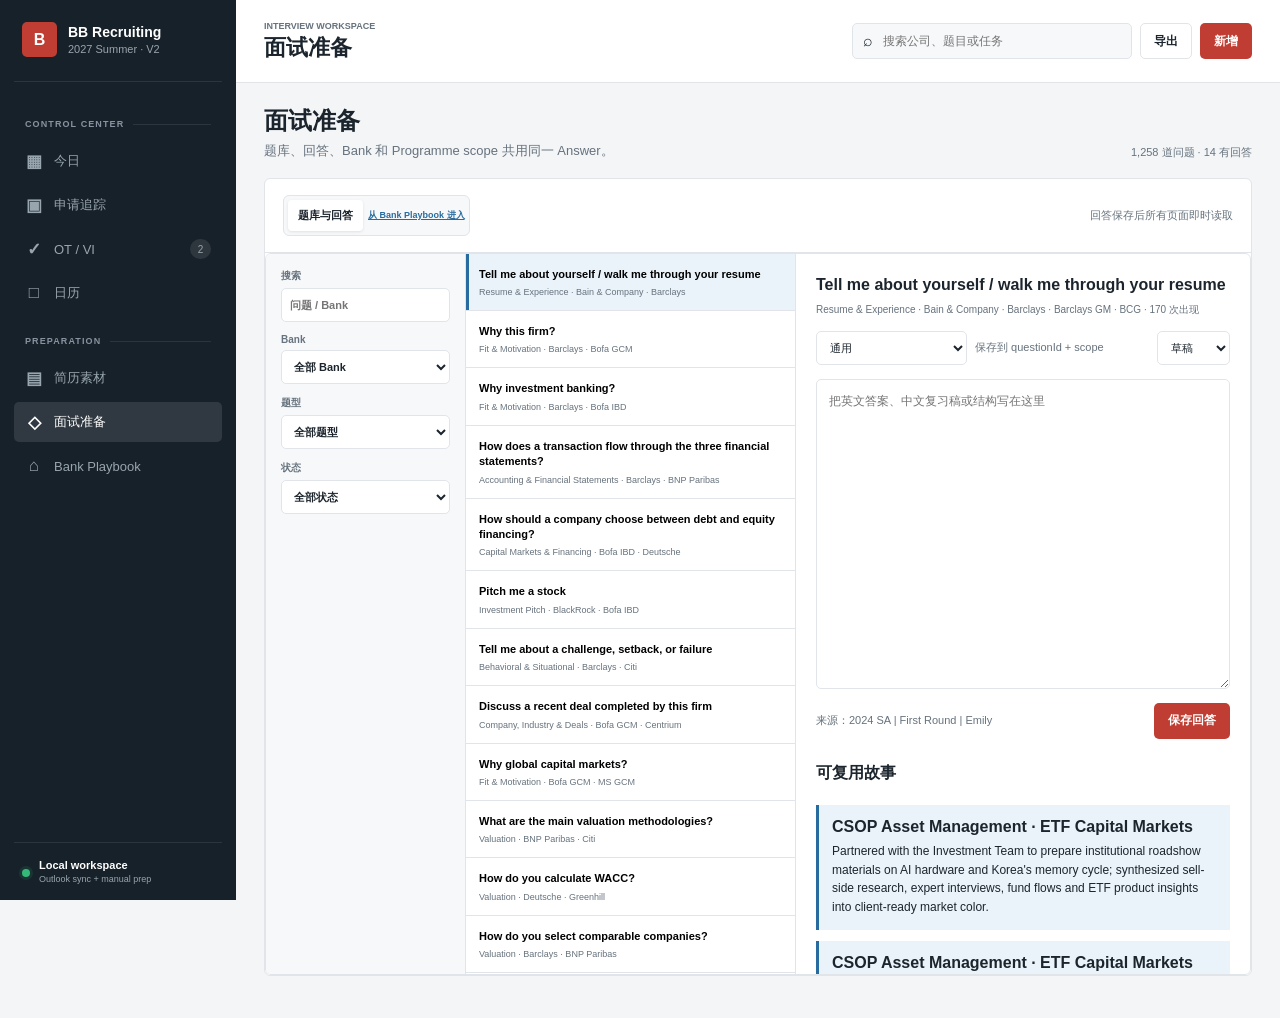
==== prep/interview/index.html @ a3c16044 "Publish BB Recruiting OS with real pages" ====
<!doctype html>
<html lang="zh-Hans"><head><meta charset="UTF-8"><meta name="viewport" content="width=device-width, initial-scale=1"><meta name="color-scheme" content="light"><title>面试准备 · BB Recruiting OS</title><link rel="stylesheet" href="../../shared/styles.css"></head>
<body data-page="interview"><div class="app-shell"><aside class="sidebar" id="sidebar"><div class="brand"><div class="brand-mark">B</div><div><strong>BB Recruiting</strong><span>2027 Summer · V2</span></div></div><nav id="main-nav" aria-label="Main navigation"></nav><div class="sidebar-footer"><div class="sync-state"><span class="sync-dot"></span><div><strong>Local workspace</strong><span>Outlook sync + manual prep</span></div></div><button class="icon-button mobile-only" id="close-sidebar" title="关闭导航">×</button></div></aside><main class="workspace"><header class="topbar"><button class="icon-button mobile-only" id="open-sidebar" title="打开导航">☰</button><div class="page-heading"><p id="page-eyebrow">INTERVIEW WORKSPACE</p><h1 id="page-title">面试准备</h1></div><div class="topbar-actions"><label class="search-field"><span>⌕</span><input id="global-search" placeholder="搜索公司、题目或任务" aria-label="搜索"></label><button class="button secondary" id="export-store" title="导出数据"><span>导出</span></button><button class="button primary" id="add-record" title="新增记录"><span>新增</span></button></div></header><div id="page-content" class="content"><div class="page-loading">加载面试准备…</div></div></main></div><script src="../../sync-data.js"></script><script src="../../prep-data.js"></script><script src="../../data/question-bank-data.js"></script><script src="../../data/ubs-vi-data.js"></script><script type="module" src="../../shared/shell.js"></script></body></html>
---- shared/styles.css ----
:root {
  --bg: #f3f5f7;
  --surface: #ffffff;
  --surface-muted: #f7f8fa;
  --line: #e1e5e9;
  --line-strong: #cbd1d8;
  --text: #1c252d;
  --muted: #66727d;
  --nav: #172129;
  --nav-muted: #98a5ae;
  --red: #bf3d32;
  --red-soft: #fbecea;
  --green: #167552;
  --green-soft: #e7f5ef;
  --amber: #a66412;
  --amber-soft: #fff3de;
  --blue: #286b9e;
  --blue-soft: #eaf3fa;
  --violet: #6955a4;
  --violet-soft: #f0edf9;
  --radius: 6px;
  --shadow: 0 8px 28px rgba(25, 34, 42, .10);
}
* { box-sizing: border-box; }
html, body { margin: 0; min-height: 100%; background: var(--bg); color: var(--text); font-family: Inter, "Noto Sans SC", sans-serif; letter-spacing: 0; }
button, input, select, textarea { font: inherit; letter-spacing: 0; }
button { cursor: pointer; }
.app-shell { display: grid; grid-template-columns: 236px minmax(0, 1fr); min-height: 100vh; }
.sidebar { background: var(--nav); color: #fff; padding: 22px 14px 16px; display: flex; flex-direction: column; position: sticky; top: 0; height: 100vh; z-index: 20; }
.brand { display: flex; gap: 11px; align-items: center; padding: 0 8px 24px; border-bottom: 1px solid rgba(255,255,255,.09); }
.brand-mark { width: 35px; height: 35px; display: grid; place-items: center; background: var(--red); color: #fff; font-weight: 700; border-radius: 5px; }
.brand strong, .brand span { display: block; }
.brand strong { font-size: 14px; }
.brand span { color: var(--nav-muted); font-size: 11px; margin-top: 3px; }
.sidebar nav { display: grid; gap: 4px; padding-top: 18px; }
.nav-button { display: flex; align-items: center; gap: 11px; width: 100%; min-height: 40px; padding: 0 11px; background: transparent; border: 0; color: var(--nav-muted); border-radius: 5px; text-align: left; font-size: 13px; text-decoration: none; cursor: pointer; }
.nav-button:hover { color: #fff; background: rgba(255,255,255,.06); }
.nav-button.active { color: #fff; background: rgba(255,255,255,.11); }
.nav-button svg { width: 17px; height: 17px; }
.nav-button .count { margin-left: auto; min-width: 21px; height: 20px; padding: 0 6px; display: grid; place-items: center; background: rgba(255,255,255,.1); border-radius: 10px; font-size: 10px; }
.nav-button.active .count { background: var(--red); }
.nav-button.prep-link svg:last-child { width: 13px; height: 13px; margin-left: auto; opacity: .55; }
.nav-divider { display: flex; align-items: center; gap: 9px; margin: 19px 11px 8px; color: #8793a0; font-size: 9px; font-weight: 700; letter-spacing: 1.1px; }
.nav-divider::after { content: ""; flex: 1; height: 1px; background: rgba(255,255,255,.09); }
.sidebar-footer { margin-top: auto; padding: 16px 8px 0; border-top: 1px solid rgba(255,255,255,.09); display: flex; align-items: center; }
.sync-state { display: flex; gap: 9px; align-items: center; }
.sync-state strong, .sync-state span { display: block; }
.sync-state strong { font-size: 11px; font-weight: 600; }
.sync-state span { max-width: 155px; font-size: 9px; color: var(--nav-muted); margin-top: 3px; white-space: nowrap; overflow: hidden; text-overflow: ellipsis; }
.sync-dot { width: 8px; height: 8px; background: #35b978; border-radius: 50%; box-shadow: 0 0 0 3px rgba(53,185,120,.12); }
.workspace { min-width: 0; }
.topbar { height: 83px; padding: 0 28px; background: var(--surface); border-bottom: 1px solid var(--line); display: flex; align-items: center; gap: 16px; position: sticky; top: 0; z-index: 10; }
.page-heading { min-width: 175px; }
.page-heading p, .eyebrow { margin: 0 0 4px; color: var(--muted); font-size: 9px; font-weight: 700; text-transform: uppercase; }
.page-heading h1 { margin: 0; font-size: 22px; line-height: 1.15; }
.topbar-actions { display: flex; align-items: center; gap: 8px; margin-left: auto; }
.search-field { width: min(280px, 24vw); height: 36px; display: flex; align-items: center; gap: 8px; padding: 0 10px; background: var(--surface-muted); border: 1px solid var(--line); border-radius: 5px; }
.search-field svg { width: 15px; color: var(--muted); }
.search-field input { width: 100%; border: 0; outline: 0; background: transparent; font-size: 12px; color: var(--text); }
.button, .icon-button { border: 1px solid transparent; border-radius: 5px; display: inline-flex; align-items: center; justify-content: center; gap: 7px; font-weight: 600; }
.button { min-height: 36px; padding: 0 13px; font-size: 12px; }
.button svg, .icon-button svg { width: 15px; height: 15px; }
.button.primary { background: var(--red); color: #fff; }
.button.primary:hover { background: #a9342c; }
.button.secondary { background: #fff; border-color: var(--line); color: var(--text); }
.button.secondary:hover { border-color: var(--line-strong); background: var(--surface-muted); }
.icon-button { width: 34px; height: 34px; background: transparent; color: inherit; }
.icon-button:hover { background: rgba(128,128,128,.1); }
.content { padding: 24px 28px 42px; max-width: 1800px; margin: 0 auto; }
.section-title { display: flex; justify-content: space-between; align-items: flex-end; gap: 16px; margin: 24px 0 10px; }
.section-title:first-child { margin-top: 0; }
.section-title h2 { margin: 0; font-size: 15px; }
.section-title p { margin: 4px 0 0; color: var(--muted); font-size: 11px; }
.metric-grid { display: grid; grid-template-columns: repeat(6, minmax(0, 1fr)); border: 1px solid var(--line); background: var(--surface); border-radius: var(--radius); overflow: hidden; }
.metric { padding: 15px 16px; min-width: 0; border-right: 1px solid var(--line); }
.metric:last-child { border-right: 0; }
.metric-label { display: flex; align-items: center; gap: 6px; color: var(--muted); font-size: 10px; }
.metric-label svg { width: 13px; }
.metric-value { margin-top: 8px; font-size: 22px; font-weight: 700; }
.metric-note { margin-top: 3px; color: var(--muted); font-size: 9px; white-space: nowrap; overflow: hidden; text-overflow: ellipsis; }
.dashboard-grid { display: grid; grid-template-columns: minmax(0, 1.6fr) minmax(280px, .7fr); gap: 18px; align-items: start; }
.calendar-dashboard { display: grid; grid-template-columns: minmax(760px, 1fr) 300px; gap: 18px; align-items: stretch; }
.calendar-panel, .agenda-panel { min-height: 720px; }
.calendar-header { height: 86px; padding: 17px 20px; border-bottom: 1px solid var(--line); display: flex; align-items: center; justify-content: space-between; gap: 12px; }
.calendar-header .eyebrow, .agenda-panel .eyebrow { font-size: 11px; }
.calendar-header h3 { margin: 0; font-size: 22px; }
.calendar-controls { display: flex; align-items: center; gap: 3px; }
.calendar-today { height: 40px; padding: 0 14px; border: 1px solid var(--line); border-radius: 4px; background: #fff; color: var(--text); font-size: 13px; font-weight: 600; }
.calendar-weekdays, .calendar-grid { display: grid; grid-template-columns: repeat(7, minmax(0, 1fr)); }
.calendar-weekdays { height: 46px; border-bottom: 1px solid var(--line); background: var(--surface-muted); }
.calendar-weekdays span { display: grid; place-items: center; color: var(--muted); font-size: 13px; font-weight: 700; }
.calendar-grid { padding: 8px; }
.calendar-day { position: relative; min-width: 0; min-height: 92px; padding: 10px; border: 1px solid transparent; border-radius: 5px; background: transparent; color: var(--text); text-align: left; }
.calendar-day:hover { background: var(--surface-muted); }
.calendar-day.outside { color: #b1b9c0; }
.calendar-day.selected { border-color: var(--blue); background: var(--blue-soft); }
.calendar-day.today .day-number { background: var(--nav); color: #fff; }
.day-number { width: 32px; height: 32px; display: grid; place-items: center; border-radius: 50%; font-size: 15px; font-weight: 700; }
.event-dots { min-height: 10px; margin-top: 7px; display: flex; align-items: center; gap: 4px; }
.event-preview { display: -webkit-box; margin-top: 4px; color: #394955; font-size: 13px; font-weight: 650; line-height: 1.25; white-space: normal; overflow: hidden; -webkit-box-orient: vertical; -webkit-line-clamp: 2; }
.event-dot { width: 6px; height: 6px; display: inline-block; border-radius: 50%; background: var(--blue); flex: 0 0 auto; }
.event-dot.cat-vi, .category-tag.cat-vi { background: var(--violet); }
.event-dot.cat-ot, .category-tag.cat-ot { background: var(--red); }
.event-dot.cat-resume, .category-tag.cat-resume { background: var(--green); }
.event-dot.cat-project, .category-tag.cat-project { background: var(--blue); }
.event-dot.cat-behavioural, .category-tag.cat-behavioural { background: var(--amber); }
.event-dot.cat-application, .category-tag.cat-application { background: #4f6574; }
.event-dot.hard { width: 7px; height: 7px; background: var(--red); box-shadow: 0 0 0 2px var(--red-soft); }
.calendar-day small { position: absolute; right: 7px; bottom: 7px; color: var(--muted); font-size: 8px; }
.calendar-legend { min-height: 50px; padding: 10px 17px; border-top: 1px solid var(--line); display: flex; align-items: center; flex-wrap: wrap; gap: 16px; }
.calendar-legend span { display: inline-flex; align-items: center; gap: 6px; color: var(--muted); font-size: 12px; }
.agenda-panel .panel-header { min-height: 86px; padding: 16px 18px; }
.agenda-panel .panel-header h3 { margin: 4px 0 0; font-size: 18px; }
.agenda-list { display: grid; }
.agenda-entry { display: grid; grid-template-columns: 62px minmax(0,1fr) auto; gap: 14px; align-items: start; padding: 18px; border-bottom: 1px solid var(--line); }
.agenda-entry:last-child { border-bottom: 0; }
.agenda-entry.done { opacity: .55; }
.agenda-time strong { display: block; font-size: 14px; }
.category-tag { display: inline-block; margin-top: 7px; padding: 4px 7px; border-radius: 3px; background: var(--blue); color: #fff; font-size: 10px; font-weight: 700; }
.agenda-copy { min-width: 0; }
.agenda-copy > div { display: flex; align-items: center; flex-wrap: wrap; gap: 5px; }
.agenda-copy strong { font-size: 16px; line-height: 1.4; }
.agenda-copy p { margin: 7px 0 0; color: var(--muted); font-size: 13px; line-height: 1.45; }
.agenda-check { width: 25px; height: 25px; display: grid; place-items: center; border: 0; background: transparent; color: var(--line-strong); }
.agenda-check:hover { color: var(--green); }
.agenda-check svg { width: 19px; height: 19px; }
.agenda-done { display: inline-flex; align-items: center; gap: 4px; color: var(--green); font-size: 8px; font-weight: 700; }
.agenda-done svg { width: 12px; }
.agenda-copy .task-confirm { align-items: flex-start; flex-wrap: wrap; }
.progress-band { display: grid; grid-template-columns: repeat(4, minmax(0,1fr)); gap: 18px; padding: 5px 15px 15px; background: var(--surface); border: 1px solid var(--line); border-radius: var(--radius); }
.panel { background: var(--surface); border: 1px solid var(--line); border-radius: var(--radius); overflow: hidden; }
.panel-header { min-height: 48px; padding: 11px 14px; border-bottom: 1px solid var(--line); display: flex; justify-content: space-between; align-items: center; gap: 12px; }
.panel-header h3 { margin: 0; font-size: 12px; }
.panel-header span { color: var(--muted); font-size: 10px; }
.task-list { display: grid; }
.task-row { display: grid; grid-template-columns: 30px minmax(0,1fr) auto; gap: 10px; align-items: center; min-height: 67px; padding: 10px 14px; border-bottom: 1px solid var(--line); }
.task-row:last-child { border-bottom: 0; }
.task-row.completed { opacity: .55; }
.task-check { width: 22px; height: 22px; border: 1px solid var(--line-strong); border-radius: 50%; background: #fff; color: transparent; display: grid; place-items: center; }
.task-check:hover { border-color: var(--green); color: var(--green); }
.task-check.checked { color: #fff; border-color: var(--green); background: var(--green); }
.task-check svg { width: 13px; }
.task-main { min-width: 0; }
.task-main strong { display: block; font-size: 12px; margin-bottom: 4px; }
.task-main p { margin: 0; color: var(--muted); font-size: 10px; white-space: nowrap; overflow: hidden; text-overflow: ellipsis; }
.task-confirm { display: flex; align-items: center; gap: 7px; margin-top: 9px; padding-top: 8px; border-top: 1px solid var(--line); }
.task-confirm span { margin-right: auto; color: var(--text); font-size: 9px; font-weight: 600; }
.task-confirm button { min-height: 27px; padding: 0 9px; border: 1px solid var(--line); border-radius: 4px; background: #fff; color: var(--text); font-size: 9px; font-weight: 600; }
.task-confirm button.confirm { display: inline-flex; align-items: center; gap: 5px; border-color: var(--green); background: var(--green); color: #fff; }
.task-confirm button svg { width: 12px; height: 12px; }
.task-row.confirming { background: #fbfcfd; }
.task-meta { text-align: right; }
.task-meta time { display: block; font-size: 10px; font-weight: 600; }
.task-meta span { display: block; color: var(--muted); font-size: 9px; margin-top: 4px; }
.tone-danger time { color: var(--red); }
.tone-warning time { color: var(--amber); }
.tone-normal time { color: var(--blue); }
.progress-list { padding: 4px 14px 14px; }
.progress-item { padding-top: 13px; }
.progress-head { display: flex; justify-content: space-between; gap: 12px; font-size: 10px; }
.progress-head strong { font-weight: 600; }
.progress-head span { color: var(--muted); }
.progress-track { height: 6px; margin-top: 8px; background: #e9edf0; border-radius: 3px; overflow: hidden; }
.progress-fill { height: 100%; background: var(--green); border-radius: 3px; }
.progress-item:nth-child(2) .progress-fill { background: var(--blue); }
.progress-item:nth-child(3) .progress-fill { background: var(--violet); }
.progress-item:nth-child(4) .progress-fill { background: var(--amber); }
.table-tools { display: flex; gap: 8px; align-items: center; }
.filter-select { height: 32px; border: 1px solid var(--line); border-radius: 5px; background: #fff; color: var(--text); padding: 0 28px 0 9px; font-size: 10px; }
.table-wrap { overflow-x: auto; }
table { width: 100%; border-collapse: collapse; min-width: 840px; }
th { padding: 9px 12px; background: var(--surface-muted); border-bottom: 1px solid var(--line); text-align: left; color: var(--muted); font-size: 9px; text-transform: uppercase; font-weight: 700; }
td { padding: 11px 12px; border-bottom: 1px solid var(--line); font-size: 10px; vertical-align: middle; }
tbody tr:last-child td { border-bottom: 0; }
tbody tr:hover { background: #fbfcfd; }
.company-cell { display: flex; align-items: center; gap: 9px; min-width: 138px; }
.company-cell img, .company-fallback { width: 27px; height: 27px; border-radius: 5px; border: 1px solid var(--line); object-fit: contain; background: #fff; }
.company-fallback { display: grid; place-items: center; font-weight: 700; color: var(--blue); }
.company-cell strong, .company-cell span { display: block; }
.company-cell strong { font-size: 12px; }
.company-cell span { color: var(--muted); font-size: 9px; margin-top: 3px; }
.role-cell { max-width: 280px; }
.role-cell strong { display: block; font-size: 12px; line-height: 1.4; }
.role-cell span { color: var(--muted); font-size: 9px; }
.status-select { max-width: 125px; border: 0; outline: 0; font-size: 9px; font-weight: 600; border-radius: 10px; padding: 5px 22px 5px 8px; }
.status-applied { background: var(--blue-soft); color: var(--blue); }
.status-pending { background: var(--amber-soft); color: var(--amber); }
.status-completed { background: var(--green-soft); color: var(--green); }
.status-wishlist { background: var(--violet-soft); color: var(--violet); }
.status-rejected { background: var(--red-soft); color: var(--red); }
.pill { display: inline-flex; align-items: center; gap: 5px; border-radius: 10px; padding: 4px 7px; font-size: 9px; font-weight: 600; }
.pill.danger { background: var(--red-soft); color: var(--red); }
.pill.warning { background: var(--amber-soft); color: var(--amber); }
.pill.success { background: var(--green-soft); color: var(--green); }
.pill.neutral { background: #edf0f2; color: #55616b; }
.link-button { color: var(--blue); background: transparent; border: 0; padding: 0; font-size: 9px; font-weight: 600; display: inline-flex; align-items: center; gap: 4px; }
.link-button svg { width: 12px; }
.pipeline-flow-wrap { overflow-x: auto; padding: 2px 0 8px; }
.pipeline-title h2 { font-size: 20px; }
.pipeline-title p { font-size: 14px; }
.pipeline-flow { min-width: 1616px; display: flex; align-items: stretch; }
.pipeline-stage { display: flex; align-items: stretch; flex: 1 0 0; min-width: 0; }
.pipeline-node { width: 200px; min-height: 225px; flex: 1 0 200px; border: 1px solid var(--line); border-top: 4px solid var(--blue); border-radius: var(--radius); background: var(--surface); overflow: hidden; }
.pipeline-stage:nth-child(1) .pipeline-node { border-top-color: var(--violet); }
.pipeline-stage:nth-child(4) .pipeline-node { border-top-color: var(--red); }
.pipeline-stage:nth-child(5) .pipeline-node { border-top-color: var(--amber); }
.pipeline-stage:nth-child(6) .pipeline-node { border-top-color: var(--green); }
.pipeline-stage:nth-child(7) .pipeline-node { border-top-color: #4f6574; }
.pipeline-node-head { height: 64px; padding: 0 15px; display: flex; align-items: center; gap: 10px; border-bottom: 1px solid var(--line); }
.pipeline-node-head svg { width: 18px; height: 18px; color: var(--muted); }
.pipeline-node-head span { font-size: 15px; font-weight: 700; }
.pipeline-node-head strong { margin-left: auto; font-size: 26px; }
.pipeline-apps { padding: 11px; display: grid; gap: 7px; }
.pipeline-apps span { display: -webkit-box; max-width: 100%; min-height: 38px; padding: 9px 10px; border-radius: 4px; background: var(--surface-muted); color: #34434e; font-size: 13px; font-weight: 600; line-height: 1.3; white-space: normal; overflow: hidden; -webkit-box-orient: vertical; -webkit-line-clamp: 2; }
.pipeline-apps em, .pipeline-apps small { color: var(--muted); font-size: 13px; font-style: normal; text-align: center; padding: 18px 0; }
.pipeline-apps small { padding: 2px 0; }
.pipeline-arrow { width: 36px; flex: 0 0 36px; display: grid; place-items: center; color: var(--line-strong); }
.pipeline-arrow svg { width: 20px; }
.kanban { display: grid; grid-template-columns: repeat(3, minmax(0, 1fr)); gap: 12px; }
.kanban-column { min-width: 0; }
.kanban-heading { display: flex; justify-content: space-between; align-items: center; margin-bottom: 8px; font-size: 11px; font-weight: 600; }
.kanban-heading span { color: var(--muted); font-size: 9px; }
.kanban-items { display: grid; gap: 8px; }
.item-card { background: var(--surface); border: 1px solid var(--line); border-radius: var(--radius); padding: 13px; }
.item-card:hover { border-color: var(--line-strong); }
.item-card-top { display: flex; align-items: flex-start; justify-content: space-between; gap: 10px; }
.item-card h3 { margin: 0; font-size: 11px; line-height: 1.4; }
.item-card p { margin: 6px 0 0; color: var(--muted); font-size: 9px; line-height: 1.5; }
.item-card-footer { margin-top: 12px; padding-top: 10px; border-top: 1px solid var(--line); display: flex; justify-content: space-between; align-items: center; }
.item-card-footer span { color: var(--muted); font-size: 9px; }
.module-grid { display: grid; grid-template-columns: minmax(0, 1.3fr) minmax(280px, .7fr); gap: 18px; align-items: start; }
.check-list { display: grid; }
.check-row { min-height: 48px; display: flex; align-items: center; gap: 10px; padding: 8px 14px; border-bottom: 1px solid var(--line); font-size: 10px; }
.check-row:last-child { border-bottom: 0; }
.check-row input { accent-color: var(--green); }
.check-row span { margin-left: auto; color: var(--muted); font-size: 9px; }
.version-block { padding: 16px; }
.version-block h3 { margin: 4px 0; font-size: 17px; }
.version-block p { margin: 0; color: var(--muted); font-size: 10px; line-height: 1.6; }
.version-meta { display: grid; grid-template-columns: repeat(2, 1fr); gap: 1px; background: var(--line); margin-top: 16px; border: 1px solid var(--line); }
.version-meta div { background: #fff; padding: 10px; }
.version-meta span, .version-meta strong { display: block; }
.version-meta span { color: var(--muted); font-size: 8px; text-transform: uppercase; }
.version-meta strong { margin-top: 4px; font-size: 10px; }
.project-grid { display: grid; grid-template-columns: repeat(2, minmax(0,1fr)); gap: 12px; }
.project-card { background: var(--surface); border: 1px solid var(--line); border-radius: var(--radius); padding: 15px; }
.project-card-head { display: flex; justify-content: space-between; gap: 12px; }
.project-card h3 { margin: 0; font-size: 12px; }
.project-card p { color: var(--muted); font-size: 9px; line-height: 1.55; }
.milestones { display: flex; flex-wrap: wrap; gap: 5px; margin-top: 12px; }
.milestone { border: 1px solid var(--line); background: #fff; border-radius: 4px; padding: 5px 7px; color: var(--muted); font-size: 8px; }
.milestone.done { background: var(--green-soft); border-color: #c8e8da; color: var(--green); }
.behavior-grid { display: grid; grid-template-columns: repeat(2, minmax(0,1fr)); gap: 10px; }
.behavior-row { background: #fff; border: 1px solid var(--line); border-radius: var(--radius); padding: 12px; display: grid; grid-template-columns: minmax(0,1fr) 130px; align-items: center; gap: 12px; }
.behavior-row strong { display: block; font-size: 10px; }
.behavior-row span { display: block; color: var(--muted); font-size: 8px; margin-top: 4px; }
.empty-state { padding: 42px 24px; text-align: center; color: var(--muted); }
.empty-state svg { width: 30px; height: 30px; margin-bottom: 8px; }
.empty-state h3 { margin: 0; color: var(--text); font-size: 13px; }
.empty-state p { font-size: 10px; }

/* Integrated preparation workspace */
.prep-toolbar { min-height: 54px; display: flex; align-items: center; gap: 12px; margin-bottom: 16px; padding: 8px 10px; border: 1px solid var(--line); border-radius: var(--radius); background: var(--surface); }
.segmented-control { display: inline-flex; align-items: center; gap: 2px; padding: 3px; border-radius: 5px; background: #edf0f2; }
.segmented-control button { min-height: 34px; padding: 0 12px; border: 0; border-radius: 4px; background: transparent; color: var(--muted); font-size: 12px; font-weight: 650; }
.segmented-control button.active { background: #fff; color: var(--text); box-shadow: 0 1px 3px rgba(20,30,38,.12); }
.segmented-control button span { margin-left: 4px; color: var(--red); }
.language-control { margin-left: auto; }
.prep-statline { margin-left: auto; color: var(--muted); font-size: 12px; }
.prep-statline strong { color: var(--text); font-size: 14px; }
.material-summary { min-height: 128px; display: flex; align-items: center; justify-content: space-between; gap: 24px; padding: 22px 24px; border: 1px solid var(--line); border-left: 4px solid var(--red); border-radius: var(--radius); background: var(--surface); }
.material-summary h2 { margin: 3px 0 8px; font-size: 24px; }
.material-summary p { margin: 0; color: var(--muted); font-size: 13px; line-height: 1.6; }
.material-metrics { display: flex; align-items: stretch; gap: 1px; border: 1px solid var(--line); background: var(--line); }
.material-metrics > * { min-width: 118px; padding: 11px 13px; background: #fff; color: var(--muted); font-size: 11px; text-decoration: none; }
.material-metrics strong { display: block; margin-bottom: 4px; color: var(--text); font-size: 17px; }
.material-metrics a { display: flex; align-items: center; justify-content: center; gap: 6px; color: var(--blue); font-weight: 700; }
.material-metrics svg { width: 14px; }
.material-layout { display: grid; grid-template-columns: 250px minmax(0,1fr); gap: 18px; margin-top: 18px; align-items: start; }
.experience-rail { position: sticky; top: 101px; display: grid; gap: 6px; }
.experience-link { width: 100%; min-height: 92px; padding: 14px; border: 1px solid var(--line); border-left: 3px solid transparent; border-radius: var(--radius); background: var(--surface); color: var(--text); text-align: left; }
.experience-link:hover { border-color: var(--line-strong); }
.experience-link.active { border-left-color: var(--red); background: #fffafa; }
.experience-link strong, .experience-link span, .experience-link small { display: block; }
.experience-link strong { font-size: 14px; }
.experience-link span { margin-top: 5px; color: var(--muted); font-size: 11px; line-height: 1.4; }
.experience-link small { margin-top: 8px; color: var(--blue); font-size: 10px; font-weight: 650; }
.experience-detail { min-width: 0; display: grid; gap: 14px; }
.experience-header { min-height: 112px; display: flex; align-items: flex-start; justify-content: space-between; gap: 20px; padding: 22px; border: 1px solid var(--line); border-radius: var(--radius); background: var(--surface); }
.experience-header h2 { margin: 4px 0 6px; font-size: 25px; }
.experience-header p { margin: 0; color: var(--muted); font-size: 13px; }
.source-chip { max-width: 360px; padding: 7px 9px; border-radius: 4px; background: var(--surface-muted); color: var(--muted); font-size: 10px; line-height: 1.45; }
.experience-project { border: 1px solid var(--line); border-radius: var(--radius); background: var(--surface); overflow: hidden; }
.project-heading { padding: 16px 20px; border-bottom: 1px solid var(--line); background: #fafbfc; }
.project-heading span { color: var(--red); font-size: 9px; font-weight: 800; }
.project-heading h3 { margin: 4px 0 0; font-size: 17px; }
.resume-bullet { padding: 20px; border-bottom: 1px solid var(--line); }
.resume-bullet:last-child { border-bottom: 0; }
.resume-bullet-head { display: grid; grid-template-columns: 38px minmax(0,1fr) auto; gap: 12px; align-items: start; }
.resume-bullet-head > span { width: 32px; height: 32px; display: grid; place-items: center; border-radius: 4px; background: var(--nav); color: #fff; font-size: 11px; font-weight: 750; }
.resume-bullet-head p { margin: 0; font-size: 14px; font-weight: 650; line-height: 1.6; }
.resume-bullet-head em { padding: 5px 7px; border-radius: 4px; font-size: 9px; font-style: normal; font-weight: 700; white-space: nowrap; }
.resume-bullet-head em.ready { background: var(--green-soft); color: var(--green); }
.resume-bullet-head em.missing { background: var(--amber-soft); color: var(--amber); }
.story-grid, .followup-answer { display: grid; grid-template-columns: repeat(2,minmax(0,1fr)); gap: 1px; margin-top: 16px; border: 1px solid var(--line); background: var(--line); }
.story-grid section, .followup-answer section { padding: 16px 18px; background: #fff; }
.story-grid h4, .followup-answer h4 { margin: 0 0 8px; color: var(--muted); font-size: 10px; text-transform: uppercase; }
.story-grid p, .followup-answer p { margin: 0; font-size: 13px; line-height: 1.72; }
.language-en .story-zh, .language-zh .story-en { display: none; }
.language-en, .language-zh { grid-template-columns: 1fr; }
.story-missing { margin-top: 15px; padding: 16px; border: 1px dashed var(--line-strong); border-radius: 4px; background: var(--amber-soft); color: #755223; font-size: 12px; line-height: 1.6; }
.followup-section { border: 1px solid var(--line); border-radius: var(--radius); background: var(--surface); overflow: hidden; }
.followup-title { min-height: 76px; display: flex; align-items: center; justify-content: space-between; gap: 16px; padding: 15px 20px; border-bottom: 1px solid var(--line); }
.followup-title h3 { margin: 3px 0 0; font-size: 18px; }
.followup-title > span { color: var(--muted); font-size: 11px; }
.followup-grid { display: grid; }
.followup-card { border-bottom: 1px solid var(--line); }
.followup-card:last-child { border-bottom: 0; }
.followup-card summary { min-height: 58px; display: flex; align-items: center; gap: 12px; padding: 12px 18px; cursor: pointer; font-size: 13px; font-weight: 650; list-style: none; }
.followup-card summary::-webkit-details-marker { display: none; }
.followup-card summary span { color: var(--blue); font-size: 11px; }
.followup-card[open] summary { background: var(--blue-soft); }
.followup-answer { margin: 0 18px 18px; }
.empty-followups { padding: 26px; }
.empty-followups h3 { margin: 0; }
.empty-followups p { color: var(--muted); }
.prep-todo-list { display: grid; gap: 10px; }
.prep-todo { display: grid; grid-template-columns: 50px minmax(0,1fr); gap: 14px; padding: 18px; border: 1px solid var(--line); border-radius: var(--radius); background: var(--surface); }
.prep-todo-index { color: #b6bec5; font-size: 24px; font-weight: 750; }
.prep-todo-head { display: flex; align-items: center; justify-content: space-between; gap: 12px; }
.prep-todo h3 { margin: 0; font-size: 16px; }
.prep-todo-head span { padding: 5px 7px; border-radius: 4px; background: var(--amber-soft); color: var(--amber); font-size: 10px; font-weight: 700; }
.prep-todo p { margin: 8px 0; color: var(--muted); font-size: 12px; line-height: 1.6; }
.prep-todo dl { display: grid; grid-template-columns: repeat(2,minmax(0,1fr)); gap: 10px; margin: 12px 0 0; }
.prep-todo dl div { padding: 11px; background: var(--surface-muted); }
.prep-todo dt { color: var(--muted); font-size: 9px; font-weight: 700; text-transform: uppercase; }
.prep-todo dd { margin: 5px 0 0; font-size: 11px; line-height: 1.55; }
.core-intro { min-height: 130px; display: flex; align-items: center; justify-content: space-between; gap: 20px; padding: 22px 24px; border: 1px solid var(--line); border-radius: var(--radius); background: var(--surface); }
.core-intro h2 { margin: 4px 0 8px; font-size: 23px; }
.core-intro p { margin: 0; color: var(--muted); font-size: 13px; }
.coverage-callout { min-width: 115px; padding: 17px; border-left: 3px solid var(--green); background: var(--green-soft); }
.coverage-callout strong, .coverage-callout span { display: block; }
.coverage-callout strong { font-size: 29px; }
.coverage-callout span { margin-top: 4px; color: var(--green); font-size: 10px; }
.core-answer-grid { display: grid; grid-template-columns: repeat(2,minmax(0,1fr)); gap: 12px; margin-top: 14px; }
.core-answer-card { min-height: 300px; display: flex; flex-direction: column; padding: 18px; border: 1px solid var(--line); border-radius: var(--radius); background: var(--surface); }
.core-answer-meta { display: flex; align-items: center; justify-content: space-between; gap: 10px; }
.core-answer-meta span { color: var(--blue); font-size: 10px; font-weight: 750; text-transform: uppercase; }
.core-answer-meta em { padding: 4px 6px; border-radius: 4px; background: var(--amber-soft); color: var(--amber); font-size: 9px; font-style: normal; }
.core-answer-card h3 { margin: 14px 0 9px; font-size: 16px; line-height: 1.45; }
.core-answer-card p { display: -webkit-box; margin: 0; color: #43515c; font-size: 13px; line-height: 1.7; overflow: hidden; -webkit-box-orient: vertical; -webkit-line-clamp: 7; }
.core-answer-card button { margin-top: auto; align-self: flex-start; display: inline-flex; align-items: center; gap: 5px; padding: 0; border: 0; background: transparent; color: var(--blue); font-size: 11px; font-weight: 700; }
.core-answer-card svg { width: 13px; }
.core-gap { display: flex; justify-content: space-between; gap: 18px; margin-top: 14px; padding: 18px 20px; border: 1px solid #eed7ae; border-radius: var(--radius); background: var(--amber-soft); }
.core-gap h3 { margin: 3px 0 6px; font-size: 16px; }
.core-gap p { margin: 0; color: #715426; font-size: 12px; line-height: 1.6; }
.core-gap > span { color: var(--amber); font-size: 11px; font-weight: 700; white-space: nowrap; }
.technical-layout, .bank-layout { display: grid; grid-template-columns: minmax(0,1.25fr) minmax(340px,.75fr); gap: 18px; align-items: start; }
.technical-cards { display: grid; gap: 10px; }
.technical-cards article { padding: 18px; border: 1px solid var(--line); border-left: 3px solid var(--violet); border-radius: var(--radius); background: var(--surface); }
.technical-cards span { color: var(--violet); font-size: 9px; font-weight: 750; text-transform: uppercase; }
.technical-cards h3 { margin: 7px 0; font-size: 16px; }
.technical-cards p { color: var(--muted); font-size: 12px; line-height: 1.65; }
.technical-cards strong { color: var(--amber); font-size: 11px; }
.category-links { display: grid; gap: 7px; }
.category-links button { min-height: 52px; display: grid; grid-template-columns: minmax(0,1fr) auto 16px; align-items: center; gap: 10px; padding: 0 14px; border: 1px solid var(--line); border-radius: var(--radius); background: #fff; color: var(--text); text-align: left; }
.category-links button:hover { border-color: var(--blue); }
.category-links span { font-size: 12px; font-weight: 650; }
.category-links strong { color: var(--muted); }
.category-links svg { width: 15px; }
.question-workspace { height: calc(100vh - 178px); min-height: 650px; display: grid; grid-template-columns: 220px minmax(330px,.8fr) minmax(420px,1.2fr); border: 1px solid var(--line); border-radius: var(--radius); background: var(--surface); overflow: hidden; }
.question-filters { padding: 16px; border-right: 1px solid var(--line); background: var(--surface-muted); overflow-y: auto; }
.question-filters label, .question-editor > label, .bank-selector { display: grid; gap: 6px; margin-bottom: 13px; color: var(--muted); font-size: 10px; font-weight: 700; }
.question-filters input, .question-filters select, .question-editor select, .bank-selector select { width: 100%; height: 38px; border: 1px solid var(--line); border-radius: 4px; background: #fff; padding: 0 10px; color: var(--text); font-size: 12px; outline: 0; }
.random-question { width: 100%; min-height: 38px; display: inline-flex; align-items: center; justify-content: center; gap: 6px; border: 1px solid var(--line-strong); border-radius: 4px; background: #fff; color: var(--text); font-size: 11px; font-weight: 700; }
.random-question svg { width: 14px; }
.question-list-panel { min-width: 0; display: flex; flex-direction: column; border-right: 1px solid var(--line); }
.question-result-bar { min-height: 49px; display: flex; align-items: center; justify-content: space-between; gap: 10px; padding: 0 14px; border-bottom: 1px solid var(--line); background: #fafbfc; }
.question-result-bar strong { font-size: 12px; }
.question-result-bar span { color: var(--muted); font-size: 9px; }
.integrated-question-list { overflow-y: auto; }
.integrated-question { width: 100%; min-height: 72px; display: grid; grid-template-columns: 8px minmax(0,1fr) auto; gap: 10px; align-items: start; padding: 12px 14px; border: 0; border-bottom: 1px solid var(--line); background: #fff; color: var(--text); text-align: left; }
.integrated-question:hover { background: #f8fafb; }
.integrated-question.active { background: var(--blue-soft); box-shadow: inset 3px 0 var(--blue); }
.integrated-question strong { display: block; font-size: 12px; line-height: 1.45; }
.integrated-question small { display: block; margin-top: 5px; color: var(--muted); font-size: 9px; line-height: 1.35; }
.integrated-question em { padding: 3px 5px; border-radius: 4px; background: #edf0f2; color: var(--muted); font-size: 9px; font-style: normal; }
.question-status { width: 7px; height: 7px; margin-top: 5px; border-radius: 50%; background: #c6ccd1; }
.question-status.draft { background: var(--amber); }
.question-status.ready { background: var(--green); }
.question-editor { min-width: 0; padding: 20px; overflow-y: auto; }
.question-editor-head > span { color: var(--blue); font-size: 10px; font-weight: 750; text-transform: uppercase; }
.question-editor-head > small { float: right; color: var(--muted); font-family: ui-monospace, monospace; font-size: 9px; }
.question-editor-head h2 { margin: 9px 0 12px; font-size: 20px; line-height: 1.4; }
.question-editor-head div { display: flex; flex-wrap: wrap; gap: 5px; margin-bottom: 18px; }
.question-editor-head em { padding: 4px 6px; border-radius: 4px; background: #edf0f2; color: var(--muted); font-size: 9px; font-style: normal; }
.question-editor textarea { width: 100%; min-height: 230px; resize: vertical; border: 1px solid var(--line); border-radius: 4px; padding: 12px; color: var(--text); font-size: 13px; line-height: 1.65; outline: 0; }
.question-editor textarea.notes { min-height: 100px; }
.question-editor textarea:focus, .question-filters input:focus, .question-filters select:focus { border-color: var(--blue); box-shadow: 0 0 0 2px var(--blue-soft); }
.question-variants { margin-top: 20px; padding-top: 16px; border-top: 1px solid var(--line); }
.question-variants h3 { margin: 0 0 10px; font-size: 13px; }
.question-variants h3 span { color: var(--muted); }
.question-variants article { padding: 10px 0; border-bottom: 1px solid var(--line); }
.question-variants article strong, .question-variants article span { display: block; }
.question-variants article strong { font-size: 11px; line-height: 1.45; }
.question-variants article span { margin-top: 4px; color: var(--muted); font-size: 9px; }
.bank-selector { grid-template-columns: auto 230px; align-items: center; margin: 0; }
.bank-hero { min-height: 150px; display: grid; grid-template-columns: minmax(0,1fr) 360px; align-items: center; gap: 28px; padding: 22px 24px; border: 1px solid var(--line); border-top: 4px solid var(--blue); border-radius: var(--radius); background: var(--surface); }
.bank-hero .company-cell { margin-bottom: 13px; }
.bank-hero h2 { margin: 0 0 6px; font-size: 25px; }
.bank-hero p { margin: 0; color: var(--muted); font-size: 13px; }
.bank-readiness { padding: 0 8px 12px; }
.bank-application-list, .bank-vi-list, .bank-question-list { display: grid; gap: 8px; }
.bank-application-list article { display: grid; grid-template-columns: 190px minmax(0,1fr) auto; align-items: center; gap: 14px; padding: 13px; border: 1px solid var(--line); border-radius: var(--radius); background: #fff; }
.bank-application-list article > strong { font-size: 12px; }
.bank-application-list article > span { color: var(--muted); font-size: 10px; }
.bank-vi-list article { padding: 16px; border: 1px solid var(--line); border-radius: var(--radius); background: #fff; }
.bank-vi-list article > span { color: var(--violet); font-size: 9px; font-weight: 750; text-transform: uppercase; }
.bank-vi-list article > strong { display: block; margin-top: 6px; font-size: 13px; }
.bank-vi-list p { display: -webkit-box; margin: 8px 0 0; color: var(--muted); font-size: 11px; line-height: 1.6; overflow: hidden; -webkit-box-orient: vertical; -webkit-line-clamp: 4; }
.bank-question-list button { width: 100%; min-height: 55px; display: grid; grid-template-columns: 8px minmax(0,1fr) auto; align-items: start; gap: 9px; padding: 10px 12px; border: 1px solid var(--line); border-radius: var(--radius); background: #fff; color: var(--text); text-align: left; }
.bank-question-list strong { font-size: 11px; line-height: 1.45; }
.bank-question-list em { color: var(--muted); font-size: 9px; font-style: normal; }
dialog { width: min(590px, calc(100vw - 24px)); border: 0; border-radius: 7px; padding: 0; box-shadow: var(--shadow); }
dialog::backdrop { background: rgba(20,27,32,.48); }
.dialog-header { padding: 18px 20px 14px; border-bottom: 1px solid var(--line); display: flex; justify-content: space-between; align-items: flex-start; }
.dialog-header h2 { margin: 0; font-size: 17px; }
.form-grid { display: grid; grid-template-columns: repeat(2, minmax(0,1fr)); gap: 13px; padding: 18px 20px; }
.form-grid label { display: grid; gap: 6px; color: var(--muted); font-size: 9px; font-weight: 600; }
.form-grid input, .form-grid select { width: 100%; height: 36px; border: 1px solid var(--line); border-radius: 5px; padding: 0 10px; outline: 0; color: var(--text); background: #fff; font-size: 11px; }
.form-grid input:focus, .form-grid select:focus { border-color: var(--blue); box-shadow: 0 0 0 2px var(--blue-soft); }
.span-2 { grid-column: span 2; }
.dialog-actions { padding: 13px 20px; border-top: 1px solid var(--line); display: flex; justify-content: flex-end; gap: 8px; }
#toast { position: fixed; right: 20px; bottom: 20px; z-index: 50; background: var(--nav); color: #fff; border-radius: 5px; padding: 11px 14px; font-size: 10px; box-shadow: var(--shadow); transform: translateY(80px); opacity: 0; transition: .2s ease; }
#toast.show { transform: translateY(0); opacity: 1; }
.mobile-only { display: none; }
@media (max-width: 1100px) {
  .metric-grid { grid-template-columns: repeat(3, minmax(0,1fr)); }
  .metric:nth-child(3) { border-right: 0; }
  .metric:nth-child(-n+3) { border-bottom: 1px solid var(--line); }
  .search-field { width: 200px; }
  .button span { display: none; }
  .button { width: 36px; padding: 0; }
  .calendar-dashboard { grid-template-columns: minmax(500px, 1fr) 270px; }
  .progress-band { grid-template-columns: repeat(2, minmax(0,1fr)); }
  .material-summary { align-items: flex-start; flex-direction: column; }
  .material-metrics { width: 100%; }
  .material-metrics > * { flex: 1; }
  .question-workspace { grid-template-columns: 190px minmax(300px,.9fr) minmax(360px,1.1fr); }
  .bank-hero { grid-template-columns: 1fr 300px; }
}
@media (max-width: 820px) {
  .app-shell { display: block; }
  .sidebar { position: fixed; left: 0; transform: translateX(-100%); transition: transform .2s ease; width: 236px; }
  .sidebar.open { transform: translateX(0); }
  .sidebar-footer .mobile-only { display: inline-flex; margin-left: auto; }
  .mobile-only { display: inline-flex; }
  .topbar { padding: 0 16px; height: 72px; }
  .page-heading { min-width: 0; }
  .page-heading p { display: none; }
  .page-heading h1 { font-size: 18px; }
  .search-field { display: none; }
  .content { padding: 18px 14px 34px; }
  .dashboard-grid, .module-grid { grid-template-columns: 1fr; }
  .calendar-dashboard { grid-template-columns: 1fr; }
  .calendar-panel, .agenda-panel { min-height: auto; }
  .agenda-panel { grid-row: 1; }
  .calendar-panel { grid-row: 2; }
  .kanban { grid-template-columns: 1fr; }
  .project-grid, .behavior-grid { grid-template-columns: 1fr; }
  .prep-toolbar { align-items: stretch; flex-direction: column; }
  .language-control, .prep-statline { margin-left: 0; }
  .segmented-control { overflow-x: auto; }
  .segmented-control button { flex: 1 0 auto; }
  .material-layout, .technical-layout, .bank-layout { grid-template-columns: 1fr; }
  .experience-rail { position: static; display: flex; overflow-x: auto; }
  .experience-link { min-width: 220px; }
  .material-metrics { display: grid; grid-template-columns: repeat(2,1fr); }
  .story-grid, .followup-answer, .core-answer-grid { grid-template-columns: 1fr; }
  .question-workspace { height: auto; min-height: 0; grid-template-columns: 1fr; overflow: visible; }
  .question-filters, .question-list-panel { border-right: 0; border-bottom: 1px solid var(--line); }
  .integrated-question-list { max-height: 520px; }
  .question-editor { max-height: none; }
  .bank-hero { grid-template-columns: 1fr; }
  .bank-application-list article { grid-template-columns: 1fr; }
}
@media (max-width: 520px) {
  .metric-grid { grid-template-columns: repeat(2, minmax(0,1fr)); }
  .metric:nth-child(2), .metric:nth-child(4), .metric:nth-child(6) { border-right: 0; }
  .metric:nth-child(3) { border-right: 1px solid var(--line); }
  .metric:nth-child(-n+4) { border-bottom: 1px solid var(--line); }
  .form-grid { grid-template-columns: 1fr; }
  .span-2 { grid-column: span 1; }
  .task-row { grid-template-columns: 30px minmax(0,1fr); }
  .task-meta { grid-column: 2; text-align: left; display: flex; gap: 6px; }
  .task-meta span { margin-top: 0; }
  .behavior-row { grid-template-columns: 1fr; }
  .calendar-grid { padding: 4px; }
  .calendar-day { min-height: 58px; padding: 6px; }
  .day-number { width: 25px; height: 25px; font-size: 12px; }
  .event-preview { display: none; }
  .day-number { width: 21px; height: 21px; }
  .calendar-legend { gap: 8px; }
  .agenda-entry { grid-template-columns: 44px minmax(0,1fr) auto; padding: 10px; }
  .progress-band { grid-template-columns: 1fr; gap: 4px; }
  .material-summary, .experience-header { padding: 17px; }
  .material-summary h2, .experience-header h2 { font-size: 20px; }
  .material-metrics { grid-template-columns: 1fr; }
  .experience-header { flex-direction: column; }
  .resume-bullet { padding: 15px; }
  .resume-bullet-head { grid-template-columns: 34px minmax(0,1fr); }
  .resume-bullet-head em { grid-column: 2; justify-self: start; }
  .prep-todo { grid-template-columns: 1fr; }
  .prep-todo dl { grid-template-columns: 1fr; }
  .core-intro { align-items: flex-start; flex-direction: column; }
  .question-editor { padding: 15px; }
  .question-editor-head h2 { font-size: 18px; }
  .bank-selector { grid-template-columns: 1fr; }
}

/* V2 shared workspace primitives */
.nav-icon { width: 18px; display: inline-grid; place-items: center; color: currentColor; font-size: 17px; font-weight: 700; }
.page-loading { min-height: 360px; display: grid; place-items: center; color: var(--muted); }
.page-intro { display:flex; align-items:flex-end; justify-content:space-between; gap:20px; margin-bottom:18px; }
.page-intro h2 { margin:0; font-size:24px; line-height:1.15; }
.page-intro p { margin:7px 0 0; color:var(--muted); font-size:13px; }
.muted { color:var(--muted); }
.small { font-size:11px; }
.v2-grid { display:grid; grid-template-columns:repeat(12,minmax(0,1fr)); gap:16px; }
.v2-card { background:var(--surface); border:1px solid var(--line); border-radius:var(--radius); overflow:hidden; }
.v2-card-head { padding:16px 18px; border-bottom:1px solid var(--line); display:flex; align-items:center; justify-content:space-between; gap:12px; }
.v2-card-head h3 { margin:0; font-size:15px; }
.v2-card-body { padding:18px; }
.span-12 { grid-column:span 12; }
.span-8 { grid-column:span 8; }
.span-7 { grid-column:span 7; }
.span-6 { grid-column:span 6; }
.span-5 { grid-column:span 5; }
.span-4 { grid-column:span 4; }
.span-3 { grid-column:span 3; }
.metric-card { padding:18px; background:var(--surface); border:1px solid var(--line); border-radius:var(--radius); }
.metric-card .label { color:var(--muted); font-size:11px; font-weight:600; }
.metric-card .value { margin-top:8px; font-size:28px; font-weight:750; }
.metric-card .note { margin-top:4px; color:var(--muted); font-size:11px; }
.record-list { display:grid; }
.record-row { display:grid; grid-template-columns:minmax(0,1fr) auto; gap:16px; align-items:center; padding:15px 18px; border-bottom:1px solid var(--line); }
.record-row:last-child { border-bottom:0; }
.record-row strong { display:block; font-size:14px; line-height:1.35; }
.record-row .meta { margin-top:5px; color:var(--muted); font-size:11px; line-height:1.45; }
.record-row .actions { display:flex; align-items:center; gap:8px; }
.logo { width:34px; height:34px; border:1px solid var(--line); border-radius:5px; object-fit:contain; background:#fff; }
.record-main { display:flex; align-items:center; gap:11px; min-width:0; }
.record-main > div { min-width:0; }
.record-main strong,.record-main .meta { overflow:hidden; text-overflow:ellipsis; white-space:nowrap; }
.status-badge { display:inline-flex; align-items:center; border-radius:999px; padding:5px 9px; font-size:10px; font-weight:700; white-space:nowrap; }
.status-badge.pending { color:var(--amber); background:var(--amber-soft); }
.status-badge.done { color:var(--green); background:var(--green-soft); }
.status-badge.applied { color:var(--blue); background:var(--blue-soft); }
.status-badge.wishlist { color:var(--violet); background:var(--violet-soft); }
.status-badge.danger { color:var(--red); background:var(--red-soft); }
.segmented { display:flex; flex-wrap:wrap; gap:5px; padding:4px; border:1px solid var(--line); background:var(--surface-muted); border-radius:6px; }
.segmented button { min-height:31px; padding:0 10px; border:0; border-radius:4px; background:transparent; color:var(--muted); font-size:11px; font-weight:650; }
.segmented button.active { background:#fff; color:var(--text); box-shadow:0 1px 3px rgba(20,30,40,.1); }
.toolbar { display:flex; align-items:center; justify-content:space-between; flex-wrap:wrap; gap:10px; margin-bottom:14px; }
.toolbar .filters { display:flex; align-items:center; gap:8px; flex-wrap:wrap; }
.toolbar input,.toolbar select,.field input,.field select,.field textarea { height:34px; padding:0 9px; border:1px solid var(--line); border-radius:5px; background:#fff; color:var(--text); font-size:11px; }
.field textarea { height:auto; min-height:150px; padding:10px; resize:vertical; line-height:1.5; }
.timeline { display:grid; gap:0; }
.timeline-item { display:grid; grid-template-columns:88px minmax(0,1fr); gap:15px; padding:17px 0; border-bottom:1px solid var(--line); }
.timeline-item:last-child { border-bottom:0; }
.timeline-date { color:var(--muted); font-size:11px; font-weight:650; }
.timeline-title { font-size:14px; font-weight:700; }
.timeline-note { margin-top:6px; color:var(--muted); font-size:11px; line-height:1.5; }
.checkline { display:flex; align-items:flex-start; gap:9px; padding:10px 0; border-bottom:1px solid var(--line); font-size:12px; }
.checkline:last-child { border-bottom:0; }
.checkline input { margin-top:2px; accent-color:var(--green); }
.checkline.done { color:var(--muted); text-decoration:line-through; }
.empty { padding:42px 20px; text-align:center; color:var(--muted); }
.empty strong { display:block; color:var(--text); font-size:14px; margin-bottom:5px; }
.stage-strip { display:flex; align-items:stretch; gap:8px; overflow:auto; padding-bottom:4px; }
.stage { min-width:160px; flex:1; padding:13px; border:1px solid var(--line); border-top:3px solid var(--blue); border-radius:5px; background:#fff; }
.stage:nth-child(1){border-top-color:var(--violet)} .stage:nth-child(3){border-top-color:var(--red)} .stage:nth-child(4){border-top-color:var(--amber)} .stage:nth-child(5){border-top-color:var(--green)}
.stage h4 { margin:0; font-size:12px; }
.stage .stage-count { float:right; font-size:20px; }
.stage-items { clear:both; display:grid; gap:5px; padding-top:12px; }
.stage-items span { display:block; padding:7px 8px; border-radius:4px; background:var(--surface-muted); color:#40515d; font-size:10px; font-weight:650; line-height:1.25; }
.calendar-shell { display:grid; grid-template-columns:minmax(0,1fr) 330px; gap:16px; }
.calendar-large { min-width:0; }
.calendar-large .calendar-grid { min-height:540px; }
.calendar-large .calendar-day { min-height:110px; }
.calendar-large .event-preview { font-size:12px; }
.agenda-side { min-width:0; }
.agenda-side .record-row { grid-template-columns:1fr; gap:7px; }
.agenda-side .record-row .actions { justify-content:space-between; }
.split-layout { display:grid; grid-template-columns:220px minmax(0,1fr); min-height:580px; }
.split-rail { border-right:1px solid var(--line); background:var(--surface-muted); }
.rail-button { display:block; width:100%; padding:14px 15px; border:0; border-bottom:1px solid var(--line); background:transparent; text-align:left; color:var(--muted); }
.rail-button strong,.rail-button span { display:block; }
.rail-button strong { color:var(--text); font-size:12px; }
.rail-button span { margin-top:4px; font-size:10px; }
.rail-button.active { background:#fff; box-shadow:inset 3px 0 var(--blue); }
.detail-pane { min-width:0; padding:22px; }
.detail-pane h3 { margin:0; font-size:19px; }
.detail-pane h4 { margin:22px 0 8px; font-size:13px; }
.bullet-block { padding:15px 0; border-bottom:1px solid var(--line); }
.bullet-block:last-child { border-bottom:0; }
.bullet-text { font-size:13px; line-height:1.55; }
.story-block { margin-top:11px; padding:13px; border-left:3px solid var(--blue); background:var(--blue-soft); }
.story-block p { margin:6px 0 0; font-size:12px; line-height:1.55; }
.followup-grid { display:grid; gap:8px; }
.followup { padding:11px 12px; border:1px solid var(--line); border-radius:5px; background:var(--surface-muted); }
.followup strong { font-size:12px; }
.followup p { margin:6px 0 0; font-size:11px; line-height:1.5; }
.question-workspace { display:grid; grid-template-columns:200px 330px minmax(0,1fr); min-height:600px; }
.question-filters { padding:15px; border-right:1px solid var(--line); background:var(--surface-muted); }
.question-filters label { display:block; margin-bottom:12px; color:var(--muted); font-size:10px; font-weight:650; }
.question-filters input,.question-filters select { width:100%; margin-top:5px; height:34px; border:1px solid var(--line); border-radius:5px; padding:0 8px; background:#fff; font-size:11px; }
.question-list { border-right:1px solid var(--line); overflow:auto; }
.question-item { display:block; width:100%; padding:13px; border:0; border-bottom:1px solid var(--line); background:#fff; text-align:left; }
.question-item.active { background:var(--blue-soft); box-shadow:inset 3px 0 var(--blue); }
.question-item strong { display:block; font-size:11px; line-height:1.4; }
.question-item span { display:block; margin-top:5px; color:var(--muted); font-size:9px; }
.answer-pane { padding:20px; min-width:0; }
.answer-pane h3 { margin:0; font-size:16px; line-height:1.4; }
.answer-pane .answer-meta { margin:7px 0 14px; color:var(--muted); font-size:10px; }
.answer-pane textarea { width:100%; min-height:310px; padding:12px; border:1px solid var(--line); border-radius:5px; resize:vertical; font-size:12px; line-height:1.55; }
.bank-card { display:flex; align-items:flex-start; justify-content:space-between; gap:14px; padding:14px 0; border-bottom:1px solid var(--line); }
.bank-card:last-child { border-bottom:0; }
.bank-card h4 { margin:0; font-size:14px; }
.bank-card p { margin:5px 0 0; color:var(--muted); font-size:11px; line-height:1.45; }
.gap-list { display:grid; gap:8px; }
.gap-item { display:flex; align-items:flex-start; gap:8px; padding:10px 11px; border-radius:5px; background:var(--amber-soft); color:var(--amber); font-size:11px; line-height:1.4; }
@media (max-width: 1080px) { .calendar-shell { grid-template-columns:1fr; } .question-workspace { grid-template-columns:180px 300px minmax(0,1fr); } .span-8,.span-7,.span-6,.span-5,.span-4 { grid-column:span 12; } }
@media (max-width: 1120px) and (min-width: 761px) {
  .question-workspace { grid-template-columns: minmax(220px, .85fr) minmax(340px, 1.15fr); grid-template-rows: auto minmax(0, 1fr); height: calc(100vh - 220px); min-height: 620px; overflow: hidden; }
  .question-filters { grid-column: 1 / -1; display: grid; grid-template-columns: repeat(4, minmax(0, 1fr)); gap: 9px; padding: 12px; border-right: 0; border-bottom: 1px solid var(--line); }
  .question-filters label { margin: 0; min-width: 0; }
  .question-list { grid-column: 1; min-width: 0; min-height: 0; border-right: 1px solid var(--line); }
  .answer-pane { grid-column: 2; min-width: 0; padding: 16px; }
  #export-store::before { content: "↓"; font-size: 16px; font-weight: 700; }
  #add-record::before { content: "+"; font-size: 20px; line-height: 1; font-weight: 500; }
}
@media (max-width: 760px) { .app-shell { grid-template-columns:1fr; } .sidebar { position:fixed; left:-260px; width:236px; transition:left .2s ease; } body.sidebar-open .sidebar { left:0; } .workspace { min-width:0; } .topbar { padding:0 14px; } .content { padding:18px 14px 32px; } .topbar-actions .button span { display:none; } .topbar-actions .button { width:34px; padding:0; } #export-store::before { content:"↓"; font-size:16px; font-weight:700; } #add-record::before { content:"+"; font-size:20px; line-height:1; font-weight:500; } .question-workspace { grid-template-columns:1fr; } .question-filters,.question-list { border-right:0; border-bottom:1px solid var(--line); } .question-list { max-height:260px; } .split-layout { grid-template-columns:1fr; } .split-rail { display:flex; overflow:auto; border-right:0; border-bottom:1px solid var(--line); } .rail-button { min-width:150px; border-bottom:0; } .calendar-large .calendar-day { min-height:78px; padding:6px; } .calendar-large .calendar-grid { min-height:0; } .event-preview { font-size:10px !important; } }
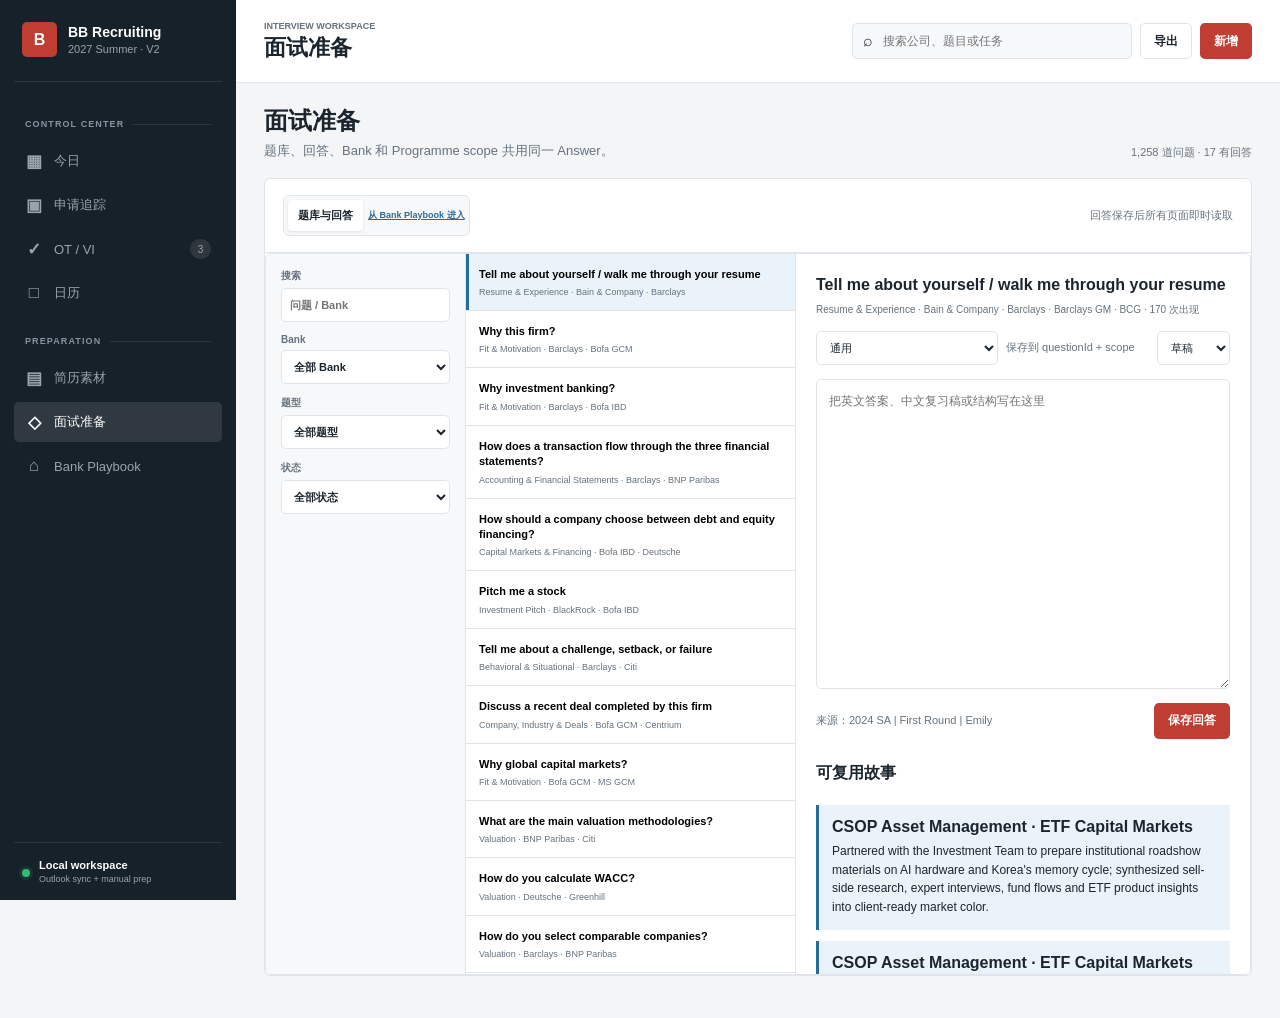
==== commit 50f0e746: "Split DBS resume projects and add DCF interview prep" ====
--- a/prep/interview/index.html
+++ b/prep/interview/index.html
@@ -1,3 +1,3 @@
 <!doctype html>
 <html lang="zh-Hans"><head><meta charset="UTF-8"><meta name="viewport" content="width=device-width, initial-scale=1"><meta name="color-scheme" content="light"><title>面试准备 · BB Recruiting OS</title><link rel="stylesheet" href="../../shared/styles.css"></head>
-<body data-page="interview"><div class="app-shell"><aside class="sidebar" id="sidebar"><div class="brand"><div class="brand-mark">B</div><div><strong>BB Recruiting</strong><span>2027 Summer · V2</span></div></div><nav id="main-nav" aria-label="Main navigation"></nav><div class="sidebar-footer"><div class="sync-state"><span class="sync-dot"></span><div><strong>Local workspace</strong><span>Outlook sync + manual prep</span></div></div><button class="icon-button mobile-only" id="close-sidebar" title="关闭导航">×</button></div></aside><main class="workspace"><header class="topbar"><button class="icon-button mobile-only" id="open-sidebar" title="打开导航">☰</button><div class="page-heading"><p id="page-eyebrow">INTERVIEW WORKSPACE</p><h1 id="page-title">面试准备</h1></div><div class="topbar-actions"><label class="search-field"><span>⌕</span><input id="global-search" placeholder="搜索公司、题目或任务" aria-label="搜索"></label><button class="button secondary" id="export-store" title="导出数据"><span>导出</span></button><button class="button primary" id="add-record" title="新增记录"><span>新增</span></button></div></header><div id="page-content" class="content"><div class="page-loading">加载面试准备…</div></div></main></div><script src="../../sync-data.js"></script><script src="../../prep-data.js"></script><script src="../../data/question-bank-data.js"></script><script src="../../data/ubs-vi-data.js"></script><script type="module" src="../../shared/shell.js"></script></body></html>
+<body data-page="interview"><div class="app-shell"><aside class="sidebar" id="sidebar"><div class="brand"><div class="brand-mark">B</div><div><strong>BB Recruiting</strong><span>2027 Summer · V2</span></div></div><nav id="main-nav" aria-label="Main navigation"></nav><div class="sidebar-footer"><div class="sync-state"><span class="sync-dot"></span><div><strong>Local workspace</strong><span>Outlook sync + manual prep</span></div></div><button class="icon-button mobile-only" id="close-sidebar" title="关闭导航">×</button></div></aside><main class="workspace"><header class="topbar"><button class="icon-button mobile-only" id="open-sidebar" title="打开导航">☰</button><div class="page-heading"><p id="page-eyebrow">INTERVIEW WORKSPACE</p><h1 id="page-title">面试准备</h1></div><div class="topbar-actions"><label class="search-field"><span>⌕</span><input id="global-search" placeholder="搜索公司、题目或任务" aria-label="搜索"></label><button class="button secondary" id="export-store" title="导出数据"><span>导出</span></button><button class="button primary" id="add-record" title="新增记录"><span>新增</span></button></div></header><div id="page-content" class="content"><div class="page-loading">加载面试准备…</div></div></main></div><script src="../../sync-data.js"></script><script src="../../prep-data.js?v=20260813-2"></script><script src="../../data/question-bank-data.js"></script><script src="../../data/ubs-vi-data.js"></script><script type="module" src="../../shared/shell.js?v=20260813-2"></script></body></html>
--- a/shared/styles.css
+++ b/shared/styles.css
@@ -54,6 +54,7 @@
 .page-heading p, .eyebrow { margin: 0 0 4px; color: var(--muted); font-size: 9px; font-weight: 700; text-transform: uppercase; }
 .page-heading h1 { margin: 0; font-size: 22px; line-height: 1.15; }
 .topbar-actions { display: flex; align-items: center; gap: 8px; margin-left: auto; }
+.github-link { text-decoration: none; }
 .search-field { width: min(280px, 24vw); height: 36px; display: flex; align-items: center; gap: 8px; padding: 0 10px; background: var(--surface-muted); border: 1px solid var(--line); border-radius: 5px; }
 .search-field svg { width: 15px; color: var(--muted); }
 .search-field input { width: 100%; border: 0; outline: 0; background: transparent; font-size: 12px; color: var(--text); }
@@ -611,6 +612,18 @@
 .followup { padding:11px 12px; border:1px solid var(--line); border-radius:5px; background:var(--surface-muted); }
 .followup strong { font-size:12px; }
 .followup p { margin:6px 0 0; font-size:11px; line-height:1.5; }
+.project-tabs { display:grid; grid-template-columns:repeat(3,minmax(0,1fr)); gap:8px; margin:0 0 18px; }
+.project-tab { min-width:0; padding:12px 13px; border:1px solid var(--line); border-radius:5px; background:var(--surface-muted); color:var(--muted); text-align:left; }
+.project-tab strong,.project-tab span { display:block; }
+.project-tab strong { color:var(--text); font-size:11px; }
+.project-tab span { margin-top:5px; font-size:9px; }
+.project-tab.active { background:var(--blue-soft); border-color:var(--blue); box-shadow:inset 3px 0 var(--blue); }
+.resume-project { min-width:0; }
+.project-section-head { display:flex; justify-content:space-between; gap:12px; align-items:flex-end; padding-bottom:8px; border-bottom:1px solid var(--line); }
+.project-section-head h4 { margin:0; }
+.project-walkthrough { margin:18px 0; padding:14px; border:1px solid var(--line); border-left:3px solid var(--green); background:var(--green-soft); }
+.project-walkthrough h4 { margin:0 0 8px; }
+.project-walkthrough .followup { padding:0; border:0; background:transparent; }
 .question-workspace { display:grid; grid-template-columns:200px 330px minmax(0,1fr); min-height:600px; }
 .question-filters { padding:15px; border-right:1px solid var(--line); background:var(--surface-muted); }
 .question-filters label { display:block; margin-bottom:12px; color:var(--muted); font-size:10px; font-weight:650; }
@@ -640,4 +653,4 @@
   #export-store::before { content: "↓"; font-size: 16px; font-weight: 700; }
   #add-record::before { content: "+"; font-size: 20px; line-height: 1; font-weight: 500; }
 }
-@media (max-width: 760px) { .app-shell { grid-template-columns:1fr; } .sidebar { position:fixed; left:-260px; width:236px; transition:left .2s ease; } body.sidebar-open .sidebar { left:0; } .workspace { min-width:0; } .topbar { padding:0 14px; } .content { padding:18px 14px 32px; } .topbar-actions .button span { display:none; } .topbar-actions .button { width:34px; padding:0; } #export-store::before { content:"↓"; font-size:16px; font-weight:700; } #add-record::before { content:"+"; font-size:20px; line-height:1; font-weight:500; } .question-workspace { grid-template-columns:1fr; } .question-filters,.question-list { border-right:0; border-bottom:1px solid var(--line); } .question-list { max-height:260px; } .split-layout { grid-template-columns:1fr; } .split-rail { display:flex; overflow:auto; border-right:0; border-bottom:1px solid var(--line); } .rail-button { min-width:150px; border-bottom:0; } .calendar-large .calendar-day { min-height:78px; padding:6px; } .calendar-large .calendar-grid { min-height:0; } .event-preview { font-size:10px !important; } }
+@media (max-width: 760px) { .app-shell { grid-template-columns:1fr; } .sidebar { position:fixed; left:-260px; width:236px; transition:left .2s ease; } body.sidebar-open .sidebar { left:0; } .workspace { min-width:0; } .topbar { padding:0 14px; } .content { padding:18px 14px 32px; } .topbar-actions .button span { display:none; } .topbar-actions .button { width:34px; padding:0; } #export-store::before { content:"↓"; font-size:16px; font-weight:700; } #add-record::before { content:"+"; font-size:20px; line-height:1; font-weight:500; } .question-workspace { grid-template-columns:1fr; } .question-filters,.question-list { border-right:0; border-bottom:1px solid var(--line); } .question-list { max-height:260px; } .split-layout { grid-template-columns:1fr; } .split-rail { display:flex; overflow:auto; border-right:0; border-bottom:1px solid var(--line); } .rail-button { min-width:150px; border-bottom:0; } .project-tabs { grid-template-columns:1fr; } .project-tab { min-height:54px; } .calendar-large .calendar-day { min-height:78px; padding:6px; } .calendar-large .calendar-grid { min-height:0; } .event-preview { font-size:10px !important; } }
